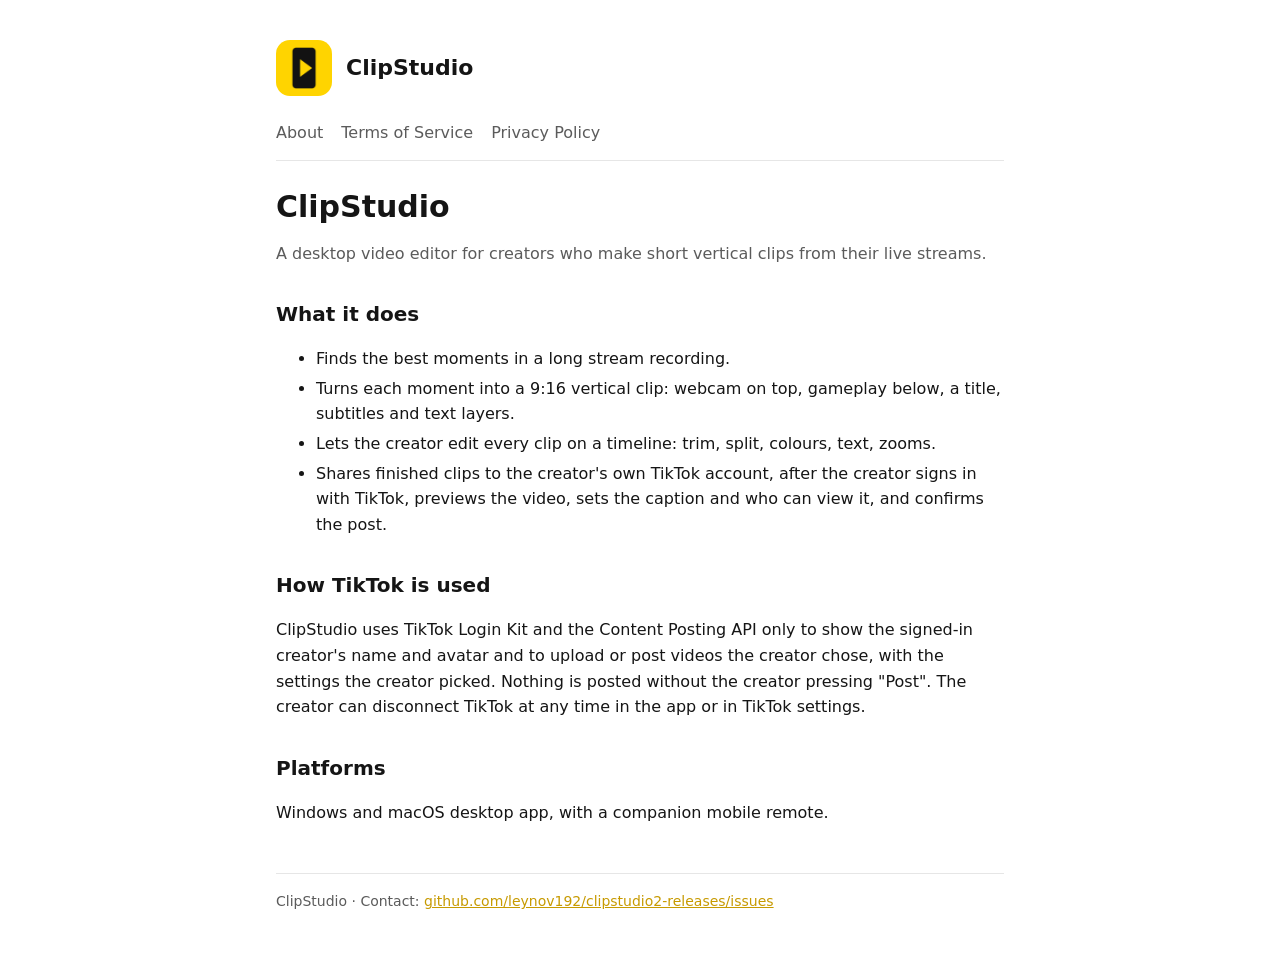
==== index.html @ 1c1dc6f8 "Add files via upload" ====
<!doctype html><html lang="en"><head><meta charset="utf-8"><meta name="viewport" content="width=device-width,initial-scale=1"><link rel="icon" href="icon.png"><link rel="stylesheet" href="style.css"><title>ClipStudio</title></head><body><main><header><img src="icon.png" alt=""><a href="index.html">ClipStudio</a></header><nav><a href="index.html">About</a><a href="terms.html">Terms of Service</a><a href="privacy.html">Privacy Policy</a></nav>
<h1>ClipStudio</h1><p class="dim">A desktop video editor for creators who make short vertical clips from their live streams.</p>
<h2>What it does</h2><ul>
<li>Finds the best moments in a long stream recording.</li>
<li>Turns each moment into a 9:16 vertical clip: webcam on top, gameplay below, a title, subtitles and text layers.</li>
<li>Lets the creator edit every clip on a timeline: trim, split, colours, text, zooms.</li>
<li>Shares finished clips to the creator's own TikTok account, after the creator signs in with TikTok, previews the video, sets the caption and who can view it, and confirms the post.</li></ul>
<h2>How TikTok is used</h2><p>ClipStudio uses TikTok Login Kit and the Content Posting API only to show the signed-in creator's name and avatar and to upload or post videos the creator chose, with the settings the creator picked. Nothing is posted without the creator pressing "Post". The creator can disconnect TikTok at any time in the app or in TikTok settings.</p>
<h2>Platforms</h2><p>Windows and macOS desktop app, with a companion mobile remote.</p>
<footer>ClipStudio · Contact: <a href="https://github.com/leynov192/clipstudio2-releases/issues">github.com/leynov192/clipstudio2-releases/issues</a></footer></main></body></html>
---- style.css ----
:root{--bg:#fff;--fg:#151515;--dim:#5b5b5b;--acc:#c79a00;--line:#e6e6e6}
@media (prefers-color-scheme:dark){:root{--bg:#121214;--fg:#eee;--dim:#a0a0a8;--acc:#ffd400;--line:#2a2a30}}
*{box-sizing:border-box}body{margin:0;background:var(--bg);color:var(--fg);font:16px/1.6 system-ui,-apple-system,Segoe UI,Roboto,sans-serif}
main{max-width:760px;margin:0 auto;padding:40px 16px 64px}header{display:flex;align-items:center;gap:14px;margin-bottom:24px}
header img{width:56px;height:56px;border-radius:14px}header a{color:inherit;text-decoration:none;font-weight:800;font-size:22px}
nav{display:flex;gap:18px;margin:0 0 28px;padding-bottom:14px;border-bottom:1px solid var(--line)}nav a{color:var(--dim);text-decoration:none}nav a:hover{color:var(--fg)}
h1{font-size:30px;line-height:1.2;margin:0 0 8px}h2{font-size:20px;margin:32px 0 8px}.dim{color:var(--dim)}a{color:var(--acc)}li{margin:4px 0}
footer{margin-top:48px;padding-top:16px;border-top:1px solid var(--line);color:var(--dim);font-size:14px}
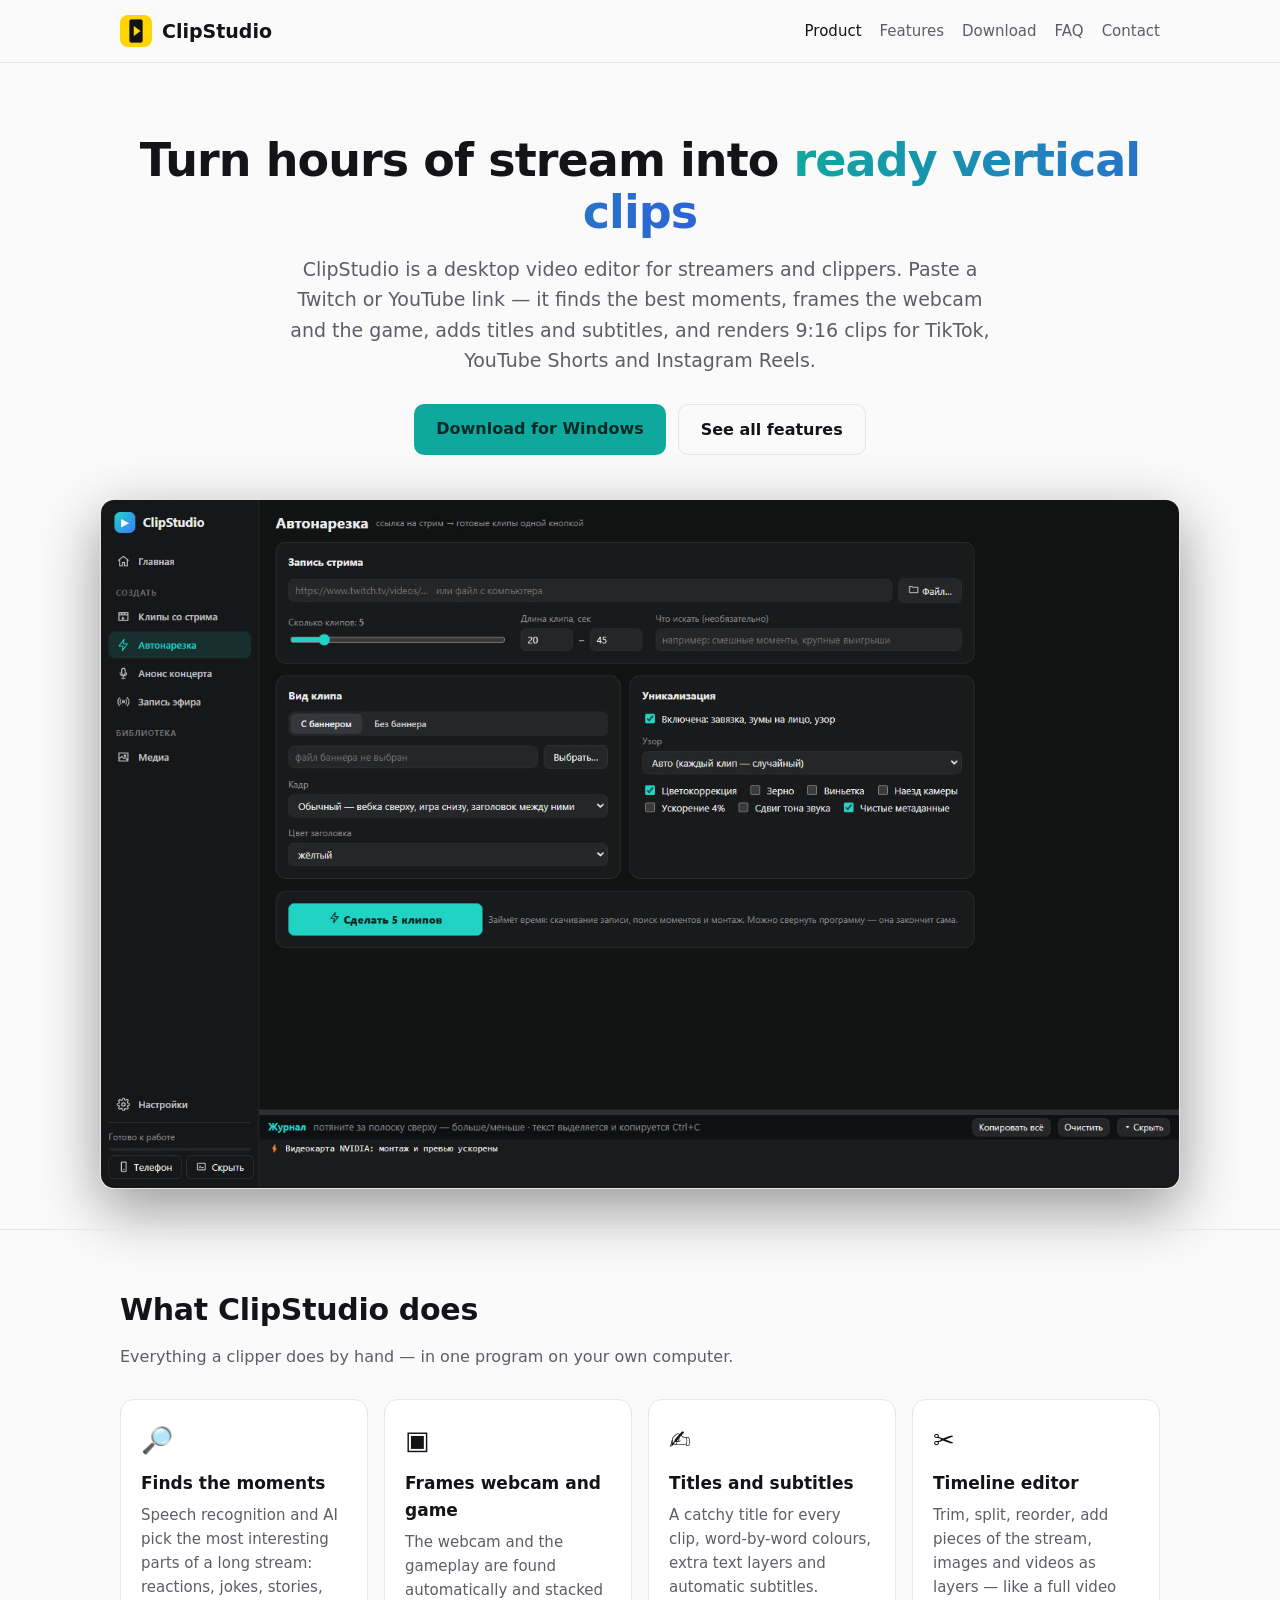
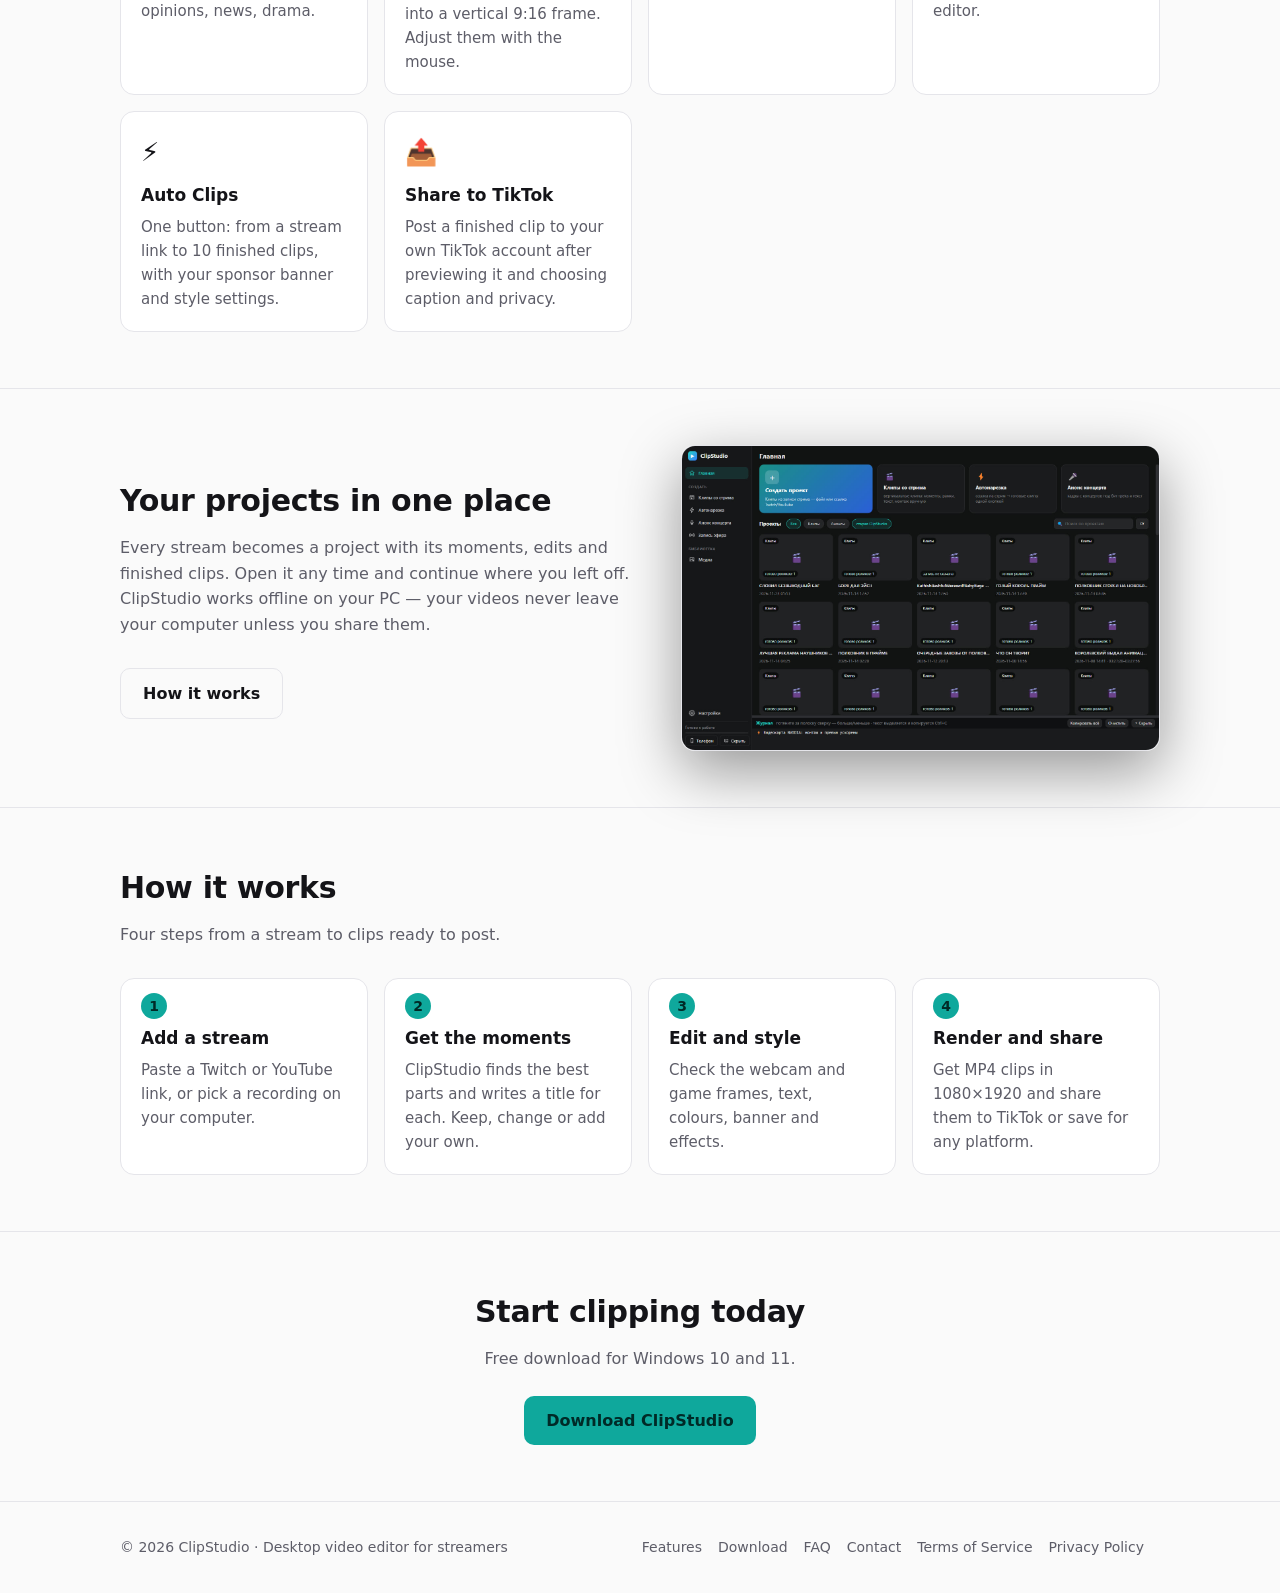
==== commit 4168b69f: "Add files via upload" ====
--- a/index.html
+++ b/index.html
@@ -1,10 +1,47 @@
-<!doctype html><html lang="en"><head><meta charset="utf-8"><meta name="viewport" content="width=device-width,initial-scale=1"><link rel="icon" href="icon.png"><link rel="stylesheet" href="style.css"><title>ClipStudio</title></head><body><main><header><img src="icon.png" alt=""><a href="index.html">ClipStudio</a></header><nav><a href="index.html">About</a><a href="terms.html">Terms of Service</a><a href="privacy.html">Privacy Policy</a></nav>
-<h1>ClipStudio</h1><p class="dim">A desktop video editor for creators who make short vertical clips from their live streams.</p>
-<h2>What it does</h2><ul>
-<li>Finds the best moments in a long stream recording.</li>
-<li>Turns each moment into a 9:16 vertical clip: webcam on top, gameplay below, a title, subtitles and text layers.</li>
-<li>Lets the creator edit every clip on a timeline: trim, split, colours, text, zooms.</li>
-<li>Shares finished clips to the creator's own TikTok account, after the creator signs in with TikTok, previews the video, sets the caption and who can view it, and confirms the post.</li></ul>
-<h2>How TikTok is used</h2><p>ClipStudio uses TikTok Login Kit and the Content Posting API only to show the signed-in creator's name and avatar and to upload or post videos the creator chose, with the settings the creator picked. Nothing is posted without the creator pressing "Post". The creator can disconnect TikTok at any time in the app or in TikTok settings.</p>
-<h2>Platforms</h2><p>Windows and macOS desktop app, with a companion mobile remote.</p>
-<footer>ClipStudio · Contact: <a href="https://github.com/leynov192/clipstudio2-releases/issues">github.com/leynov192/clipstudio2-releases/issues</a></footer></main></body></html>
+<!doctype html>
+<html lang="en"><head><meta charset="utf-8"><meta name="viewport" content="width=device-width,initial-scale=1">
+<title>ClipStudio — vertical clips from your streams</title><meta name="description" content="ClipStudio is a desktop editor that turns long stream recordings into ready vertical clips for TikTok, Shorts and Reels."><link rel="icon" href="icon.png"><link rel="stylesheet" href="style.css"></head>
+<body>
+<header class="top"><div class="wrap"><a class="logo" href="index.html"><img src="icon.png" alt="">ClipStudio</a>
+<nav><a href="index.html" class="on">Product</a><a href="features.html">Features</a><a href="download.html">Download</a><a href="faq.html">FAQ</a><a href="contact.html">Contact</a></nav></div></header>
+
+<div class="wrap hero">
+  <h1>Turn hours of stream into <span>ready vertical clips</span></h1>
+  <p>ClipStudio is a desktop video editor for streamers and clippers. Paste a Twitch or YouTube link — it finds the best moments, frames
+  the webcam and the game, adds titles and subtitles, and renders 9:16 clips for TikTok, YouTube Shorts and Instagram Reels.</p>
+  <div class="cta"><a class="btn" href="download.html">Download for Windows</a><a class="btn ghost" href="features.html">See all features</a></div>
+  <img class="shot" src="img/auto.jpg" alt="ClipStudio Auto Clips screen: a stream link, the number of clips and the clip style">
+</div>
+<section><div class="wrap">
+  <h2>What ClipStudio does</h2><p class="lead">Everything a clipper does by hand — in one program on your own computer.</p>
+  <div class="grid">
+    <div class="card"><div class="ic">🔎</div><h3>Finds the moments</h3><p>Speech recognition and AI pick the most interesting parts of a long stream: reactions, jokes, stories, opinions, news, drama.</p></div>
+    <div class="card"><div class="ic">▣</div><h3>Frames webcam and game</h3><p>The webcam and the gameplay are found automatically and stacked into a vertical 9:16 frame. Adjust them with the mouse.</p></div>
+    <div class="card"><div class="ic">✍</div><h3>Titles and subtitles</h3><p>A catchy title for every clip, word-by-word colours, extra text layers and automatic subtitles.</p></div>
+    <div class="card"><div class="ic">✂</div><h3>Timeline editor</h3><p>Trim, split, reorder, add pieces of the stream, images and videos as layers — like a full video editor.</p></div>
+    <div class="card"><div class="ic">⚡</div><h3>Auto Clips</h3><p>One button: from a stream link to 10 finished clips, with your sponsor banner and style settings.</p></div>
+    <div class="card"><div class="ic">📤</div><h3>Share to TikTok</h3><p>Post a finished clip to your own TikTok account after previewing it and choosing caption and privacy.</p></div>
+  </div>
+</div></section>
+<section><div class="wrap two">
+  <div><h2>Your projects in one place</h2><p class="lead">Every stream becomes a project with its moments, edits and finished clips. Open it any time and continue where you left off.
+  ClipStudio works offline on your PC — your videos never leave your computer unless you share them.</p>
+  <a class="btn ghost" href="features.html">How it works</a></div>
+  <img class="shot" style="margin:0" src="img/home.jpg" alt="ClipStudio home screen with stream projects">
+</div></section>
+<section><div class="wrap">
+  <h2>How it works</h2><p class="lead">Four steps from a stream to clips ready to post.</p>
+  <div class="steps">
+    <div class="card"><h3>Add a stream</h3><p>Paste a Twitch or YouTube link, or pick a recording on your computer.</p></div>
+    <div class="card"><h3>Get the moments</h3><p>ClipStudio finds the best parts and writes a title for each. Keep, change or add your own.</p></div>
+    <div class="card"><h3>Edit and style</h3><p>Check the webcam and game frames, text, colours, banner and effects.</p></div>
+    <div class="card"><h3>Render and share</h3><p>Get MP4 clips in 1080×1920 and share them to TikTok or save for any platform.</p></div>
+  </div>
+</div></section>
+<section><div class="wrap" style="text-align:center">
+  <h2>Start clipping today</h2><p class="lead" style="margin:0 auto 24px">Free download for Windows 10 and 11.</p>
+  <a class="btn" href="download.html">Download ClipStudio</a>
+</div></section>
+<footer><div class="wrap"><div>© 2026 ClipStudio · Desktop video editor for streamers</div>
+<div><a href="features.html">Features</a><a href="download.html">Download</a><a href="faq.html">FAQ</a><a href="contact.html">Contact</a><a href="terms.html">Terms of Service</a><a href="privacy.html">Privacy Policy</a></div></div></footer>
+</body></html>
--- a/style.css
+++ b/style.css
@@ -1,8 +1,38 @@
-:root{--bg:#fff;--fg:#151515;--dim:#5b5b5b;--acc:#c79a00;--line:#e6e6e6}
-@media (prefers-color-scheme:dark){:root{--bg:#121214;--fg:#eee;--dim:#a0a0a8;--acc:#ffd400;--line:#2a2a30}}
-*{box-sizing:border-box}body{margin:0;background:var(--bg);color:var(--fg);font:16px/1.6 system-ui,-apple-system,Segoe UI,Roboto,sans-serif}
-main{max-width:760px;margin:0 auto;padding:40px 16px 64px}header{display:flex;align-items:center;gap:14px;margin-bottom:24px}
-header img{width:56px;height:56px;border-radius:14px}header a{color:inherit;text-decoration:none;font-weight:800;font-size:22px}
-nav{display:flex;gap:18px;margin:0 0 28px;padding-bottom:14px;border-bottom:1px solid var(--line)}nav a{color:var(--dim);text-decoration:none}nav a:hover{color:var(--fg)}
-h1{font-size:30px;line-height:1.2;margin:0 0 8px}h2{font-size:20px;margin:32px 0 8px}.dim{color:var(--dim)}a{color:var(--acc)}li{margin:4px 0}
-footer{margin-top:48px;padding-top:16px;border-top:1px solid var(--line);color:var(--dim);font-size:14px}
+:root{--bg:#0e0e11;--panel:#17171b;--line:#27272d;--fg:#ececf1;--dim:#9a9aa6;--acc:#22d3c5;--acc2:#3b7bff}
+@media (prefers-color-scheme:light){:root{--bg:#fafafa;--panel:#fff;--line:#e5e5ea;--fg:#141418;--dim:#5d5d68;--acc:#0fa89c;--acc2:#2f62d8}}
+*{box-sizing:border-box}html{scroll-behavior:smooth}
+body{margin:0;background:var(--bg);color:var(--fg);font:16px/1.6 system-ui,-apple-system,"Segoe UI",Roboto,sans-serif}
+a{color:var(--acc)}img{max-width:100%;display:block}
+.wrap{max-width:1080px;margin:0 auto;padding:0 20px}
+header.top{position:sticky;top:0;z-index:5;background:color-mix(in srgb,var(--bg) 88%,transparent);backdrop-filter:blur(10px);border-bottom:1px solid var(--line)}
+header.top .wrap{display:flex;align-items:center;gap:22px;height:62px}
+.logo{display:flex;align-items:center;gap:10px;font-weight:800;font-size:19px;color:var(--fg);text-decoration:none}
+.logo img{width:32px;height:32px;border-radius:8px}
+header.top nav{display:flex;gap:18px;margin-left:auto;flex-wrap:wrap}
+header.top nav a{color:var(--dim);text-decoration:none;font-size:15px}header.top nav a:hover,header.top nav a.on{color:var(--fg)}
+.btn{display:inline-block;padding:12px 22px;border-radius:10px;font-weight:700;text-decoration:none;background:var(--acc);color:#002a27}
+.btn.ghost{background:transparent;color:var(--fg);border:1px solid var(--line)}
+.hero{padding:72px 0 40px;text-align:center}
+.hero h1{font-size:46px;line-height:1.12;margin:0 0 16px;letter-spacing:-.02em}
+.hero h1 span{background:linear-gradient(90deg,var(--acc),var(--acc2));-webkit-background-clip:text;background-clip:text;color:transparent}
+.hero p{font-size:19px;color:var(--dim);max-width:720px;margin:0 auto 28px}
+.hero .cta{display:flex;gap:12px;justify-content:center;flex-wrap:wrap}
+.shot{border-radius:14px;border:1px solid var(--line);box-shadow:0 20px 60px #0006;margin:44px auto 0}
+section{padding:56px 0;border-top:1px solid var(--line)}
+section h2{font-size:30px;margin:0 0 10px;letter-spacing:-.01em}section .lead{color:var(--dim);margin:0 0 30px;max-width:720px}
+.grid{display:grid;grid-template-columns:repeat(auto-fit,minmax(240px,1fr));gap:16px}
+.card{background:var(--panel);border:1px solid var(--line);border-radius:14px;padding:20px}
+.card h3{margin:0 0 6px;font-size:17px}.card p{margin:0;color:var(--dim);font-size:15px}
+.ic{font-size:26px;margin-bottom:8px}
+.steps{counter-reset:s;display:grid;grid-template-columns:repeat(auto-fit,minmax(220px,1fr));gap:16px}
+.steps .card{position:relative;padding-top:46px}
+.steps .card::before{counter-increment:s;content:counter(s);position:absolute;top:14px;left:20px;width:26px;height:26px;border-radius:50%;background:var(--acc);color:#002a27;font-weight:800;display:flex;align-items:center;justify-content:center;font-size:14px}
+.two{display:grid;grid-template-columns:1.1fr 1fr;gap:34px;align-items:center}
+@media (max-width:820px){.two{grid-template-columns:1fr}.hero h1{font-size:34px}header.top nav{gap:12px}}
+details{background:var(--panel);border:1px solid var(--line);border-radius:12px;padding:14px 18px;margin-bottom:10px}
+details summary{cursor:pointer;font-weight:700}details p{color:var(--dim);margin:10px 0 0}
+.page{padding:48px 0}.page h1{font-size:36px;margin:0 0 6px}.page h2{font-size:20px;margin:30px 0 8px}.dim{color:var(--dim)}
+footer{border-top:1px solid var(--line);padding:34px 0;color:var(--dim);font-size:14px}
+footer .wrap{display:flex;gap:24px;flex-wrap:wrap;justify-content:space-between}
+footer a{color:var(--dim);text-decoration:none;margin-right:16px}footer a:hover{color:var(--fg)}
+table.req{border-collapse:collapse;width:100%}table.req td{border-top:1px solid var(--line);padding:10px 8px;vertical-align:top}table.req td:first-child{color:var(--dim);width:38%}
